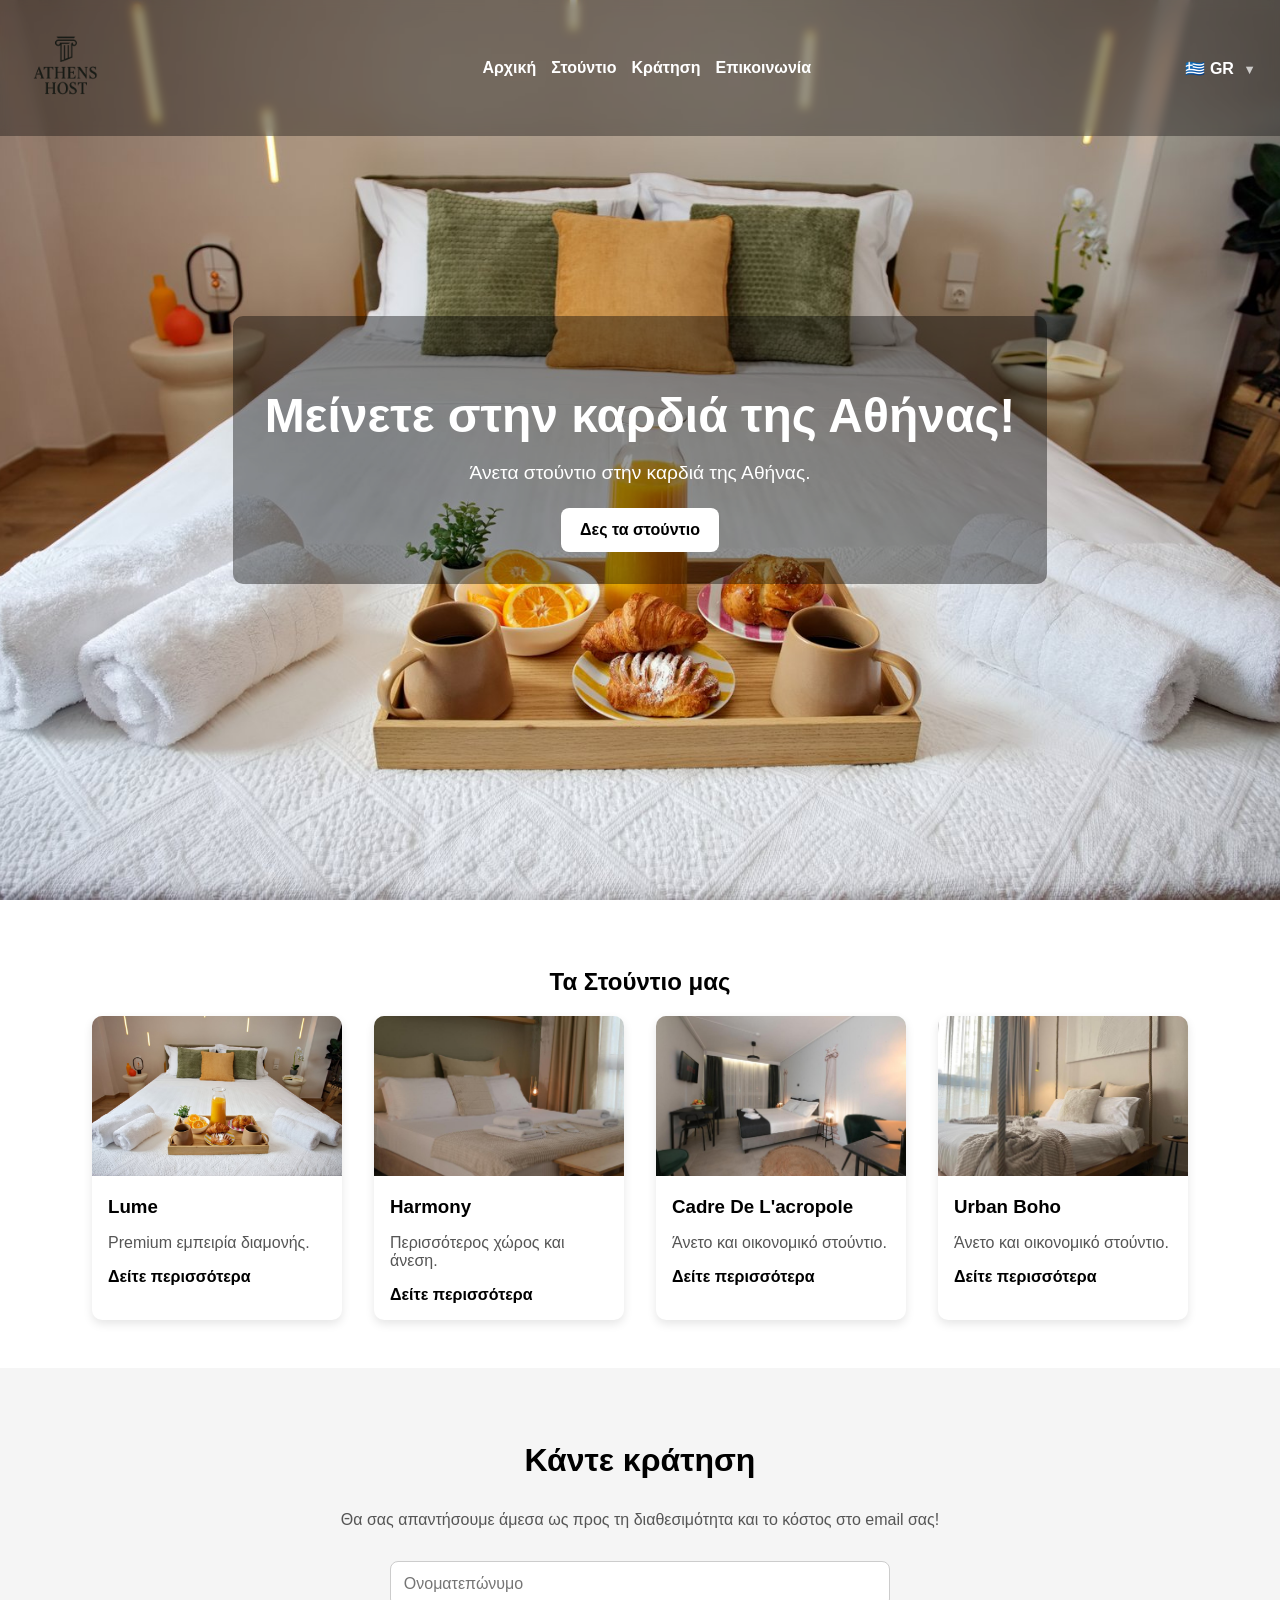
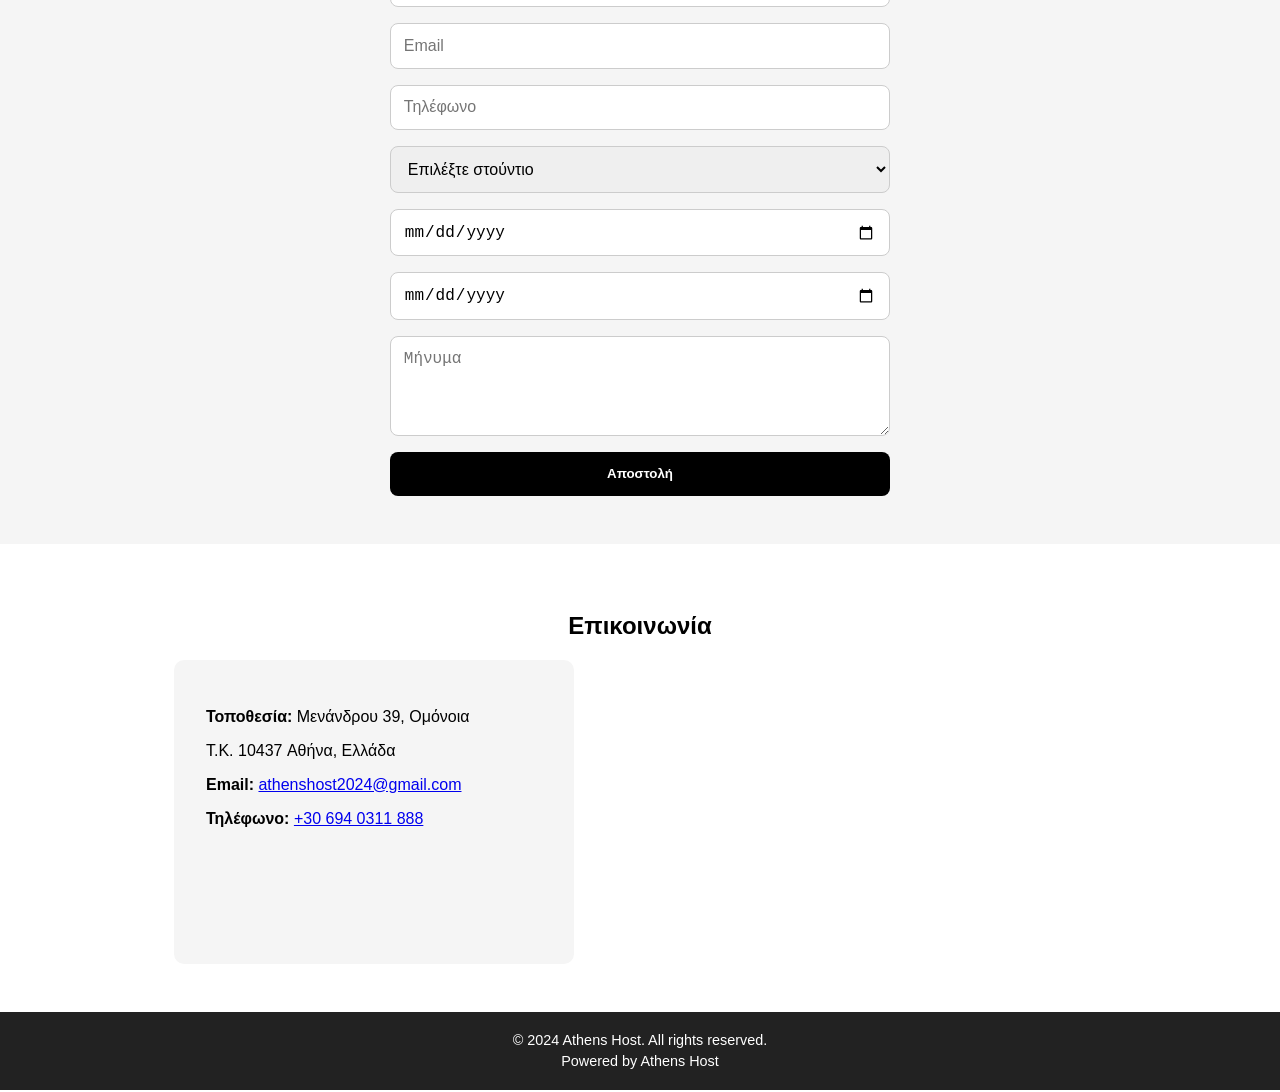
==== index.html @ 2210c0f7 "lume link fixed at index.html" ====
<!DOCTYPE html>
<html lang="el">

<head>
    <meta charset="UTF-8">
    <meta name="viewport" content="width=device-width, initial-scale=1.0">
    <title>Athens Host</title>
    <link rel="icon" type="image/png" href="images/favicon-white-background.png">
    <link rel="stylesheet" href="style.css">
</head>


<body>

    <!-- HEADER -->
    <header>
        <nav>
            <a href="/">
                <img src="images/logo.png" alt="Athens Host Logo" class="logo">
            </a>

            <div class="nav-right">
                <ul>
                    <li><a href="#landing-page"> Αρχική</a> </li>
                    <li><a href="#studios"> Στούντιο</a> </li>
                    <li><a href="#reservation"> Κράτηση</a> </li>
                    <li><a href="#contact-us"> Επικοινωνία</a> </li>
                </ul>
            </div>

            <div class="language-dropdown">

                <div class="selected-language">
                    🇬🇷 GR
                </div>

                <div class="dropdown-menu">
                    <a href="index.html">🇬🇷 GR</a>
                    <a href="index-en.html">🇬🇧 EN</a>
                </div>

            </div>
            
        </nav>
    </header>


    <!-- MAIN -->
    <main>
        <section id="landing-page" class="hero">
            <div class="hero-content">
                <h1>Μείνετε στην καρδιά της Αθήνας!</h1>
                <p>Άνετα στούντιο στην καρδιά της Αθήνας.</p>
                <a href="#studios" class="hero-button">Δες τα στούντιο</a>
            </div>
        </section>

        <section id="studios">

            <h2>Τα Στούντιο μας</h2>

            <div class="studios-container">

            <div class="studio-card">
                <img src="images/lume-card.jpeg" alt="lume">
                <h3>Lume</h3>
                <p>Premium εμπειρία διαμονής.</p>
                <a href="lume.html">Δείτε περισσότερα</a>
            </div>

            <div class="studio-card">
                <img src="images/harmony-card.jpeg" alt="harmony">
                <h3>Harmony</h3>
                <p>Περισσότερος χώρος και άνεση.</p>
                <a href="harmony.html">Δείτε περισσότερα</a>
            </div>

            <div class="studio-card">
                <img src="images/cadre-card.jpeg" alt="CadreDeLacropole">
                <h3>Cadre De L'acropole</h3>
                <p>Άνετο και οικονομικό στούντιο.</p>
                <a href="cadre-de-lacropole.html">Δείτε περισσότερα</a>
            </div>

            <div class="studio-card">
                <img src="images/urban-boho-card.jpeg" alt="Urban Boho">
                <h3>Urban Boho</h3>
                <p>Άνετο και οικονομικό στούντιο.</p>
                <a href="urban-boho.html">Δείτε περισσότερα</a>
            </div>

            </div>
        </section>



        <section id="reservation">
            <h2>Κάντε κράτηση</h2>

            <p class="reservation-note">
                Θα σας απαντήσουμε άμεσα ως προς τη διαθεσιμότητα και το κόστος στο email σας!
            </p>

            <form id="reservation-form" name="reservation" method="POST">
                <input type="text" name="name" placeholder="Ονοματεπώνυμο" required>
                <input type="email" name="email" placeholder="Email" required>
                <input type="tel" name="phone" placeholder="Τηλέφωνο">

                <select name="studio" required>
                <option value="">Επιλέξτε στούντιο</option>
                <option value="lume">Lume</option>
                <option value="harmony">Harmony</option>
                <option value="cadre-de-lacropole">Cadre De L'Acropole</option>
                <option value="urban-boho">Urban Boho</option>
                </select>

                <input type="date" name="checkin" required>
                <input type="date" name="checkout" required>

                <textarea name="message" placeholder="Μήνυμα"></textarea>

                <button type="submit">Αποστολή</button>
                <p id="success-message" style="display:none; color: green;"> Η αίτησή σας στάλθηκε με επιτυχία! </p>
            </form>
        </section>


        <section id="contact-us">
            <h2>Επικοινωνία</h2>

            <div class="contact-container">

                <div class="contact-info">
                    <p><strong>Τοποθεσία:</strong> Μενάνδρου 39, Ομόνοια </p>
                    <p>T.K. 10437 Αθήνα, Ελλάδα</p>
                    <p><strong>Email:</strong> <a href="mailto:athenshost2024@gmail.com">athenshost2024@gmail.com</a></p>
                    <p><strong>Τηλέφωνο:</strong> <a href="tel:+306940311888">+30 694 0311 888</a></p>
                </div>

                <div class="map">
                    <iframe 
                    src="https://www.google.com/maps/embed?pb=!1m18!1m12!1m3!1d786.1869346544873!2d23.724326156079773!3d37.9830160120014!2m3!1f0!2f0!3f0!3m2!1i1024!2i768!4f13.1!3m3!1m2!1s0x14a1bd882eb0cf03%3A0x2a80cbbec67828b7!2sAthens%20Host!5e0!3m2!1sel!2sgr!4v1777204955652!5m2!1sel!2sgr"
                    width="100%"
                    height="300"
                    style="border:0;"
                    allowfullscreen=""
                    loading="lazy"
                    referrerpolicy="no-referrer-when-downgrade">
                    </iframe>
                </div>

            </div>
        </section>

        <script>
            const form = document.getElementById("reservation-form");

            form.addEventListener("submit", function (event) {
                event.preventDefault();

                const button = form.querySelector("button");
                const successMessage = document.getElementById("success-message");

                button.disabled = true;
                button.innerText = "Αποστολή...";
                successMessage.style.display = "none";

                const formData = new FormData(form);

                fetch("https://script.google.com/macros/s/AKfycbxmH7WTmoajnVEOL1sN3PLld0jQ6zSfjylNzEUK89Cth-7KOFqo3uWAI_WaL86N_HQ9/exec", {
                method: "POST",
                body: formData
                })
                .then(response => response.text())
                .then(data => {
                successMessage.style.display = "block";
                form.reset();

                button.disabled = false;
                button.innerText = "Αποστολή";
                })
                .catch(error => {
                alert("Κάτι πήγε στραβά. Παρακαλώ δοκιμάστε ξανά.");
                console.error(error);

                button.disabled = false;
                button.innerText = "Αποστολή";
                });
            });
        </script>
    </main>


    <!-- FOOTER -->
    <footer>

        <p class="footer-bottom">© 2024 Athens Host. All rights reserved.</p>
        <p class="footer-bottom"> Powered by Athens Host</p>
    
    </footer>

</body>

</html>
---- style.css ----
* {
  box-sizing: border-box;
}

body {
  margin: 0;
  font-family: Arial, sans-serif;
}

/* HEADER */

ul {
  list-style: none;
  display: flex;
  gap: 15px;
  margin: 0;
  padding: 0;
}

nav {
  display: flex;
  justify-content: space-between;
  align-items: center;

  position: fixed;
  top: 0;
  left: 0;
  width: 100%;
  z-index: 1000;

  padding: 1rem;
  background-color: rgba(0, 0, 0, 0.35);
  backdrop-filter: blur(5px);
}

.logo {
  height: 100px;
}

.nav-right {
  display: flex;
  align-items: center;
  gap: 20px;
}

nav a {
  color: white;
  text-decoration: none;
  font-weight: bold;
}

/* LANGUAGE DROPDOWN */

.language-dropdown {
  position: relative;
  cursor: pointer;
  color: white;
  font-weight: bold;
}

.selected-language {
  padding: 0.5rem;
}

.selected-language::after {
  content: "▼";
  display: inline-block;
  margin-left: 5px;
  font-size: 0.8rem;
  opacity: 0.7;
  transition: 0.3s;
}

.language-dropdown:hover .selected-language::after {
  transform: rotate(180deg);
}

.dropdown-menu {
  position: absolute;
  top: 100%;
  right: 0;

  display: none;
  min-width: 100px;

  background-color: white;
  border: 1px solid #ccc;
  border-radius: 8px;
}

.dropdown-menu a {
  display: block;
  padding: 0.5rem;
  color: black;
  text-decoration: none;
}

.dropdown-menu a:hover {
  background-color: #f0f0f0;
}

.language-dropdown:hover .dropdown-menu {
  display: block;
}

/* HERO */

.hero {
  height: 100vh;
  background-image: url("images/hero.jpeg");
  background-size: cover;
  background-position: center;

  display: flex;
  align-items: center;
  justify-content: center;

  text-align: center;
  color: white;
}

.hero-content {
  background-color: rgba(0, 0, 0, 0.4);
  padding: 2rem;
  border-radius: 10px;
}

.hero h1 {
  font-size: 3rem;
  margin-bottom: 1rem;
}

.hero p {
  font-size: 1.2rem;
  margin-bottom: 1.5rem;
}

.hero-button {
  display: inline-block;
  padding: 0.8rem 1.2rem;

  background-color: white;
  color: black;
  text-decoration: none;

  border-radius: 8px;
  font-weight: bold;
}



#studios {
  padding: 3rem 2rem;
  text-align: center;
}

.studios-container {
  display: flex;
  justify-content: center;
  gap: 2rem;
  flex-wrap: wrap;
}

.studio-card {
  width: 100%;
  max-width: 250px;
  background-color: white;
  border-radius: 10px;
  overflow: hidden;
  text-align: left;
  box-shadow: 0 4px 10px rgba(0,0,0,0.1);
  transition: 0.3s;
}

.studio-card img {
  width: 100%;
  height: 160px;
  object-fit: cover;
}

.studio-card h3 {
  margin: 1rem;
}

.studio-card p {
  margin: 0 1rem 1rem;
  color: #555;
}

.studio-card a {
  display: block;
  margin: 1rem;
  text-decoration: none;
  font-weight: bold;
  color: black;
}


.studio-card:hover {
  transform: translateY(-10px);
  box-shadow: 0 10px 20px rgba(0,0,0,0.2);
}


/* RESERVATION SECTION */

#reservation {
  padding: 3rem 2rem;
  background-color: #f5f5f5;
  text-align: center;
}

#reservation h2 {
  margin-bottom: 2rem;
  font-size: 2rem;
}

/* FORM */

form {
  max-width: 500px;
  margin: 0 auto;
  display: flex;
  flex-direction: column;
  gap: 1rem;
}

/* INPUTS */

form input,
form select,
form textarea {
  padding: 0.8rem;
  border: 1px solid #ccc;
  border-radius: 8px;
  font-size: 1rem;
}

/* TEXTAREA */

form textarea {
  resize: vertical;
  min-height: 100px;
}

/* BUTTON */

form button {
  padding: 0.9rem;
  background-color: black;
  color: white;
  border: none;
  border-radius: 8px;
  font-weight: bold;
  cursor: pointer;
  transition: 0.3s;
}

form button:hover {
  background-color: #333;
}
form input:focus,
form select:focus,
form textarea:focus {
  outline: none;
  border-color: black;
}
.reservation-note {
  margin-bottom: 2rem;
  color: #555;
}



#contact-us {
  padding: 3rem 2rem;
  text-align: center;
}

.contact-container {
  display: flex;
  justify-content: center;
  align-items: stretch; /* 🔥 σημαντικό */
  gap: 2rem;
  flex-wrap: wrap;
}

/* LEFT SIDE */
.contact-info {
  background-color: #f5f5f5;
  padding: 2rem;
  border-radius: 10px;

  max-width: 400px;
  width: 100%;

  text-align: left; /* 🔥 για καλύτερη ανάγνωση */
}

/* RIGHT SIDE */
.map {
  max-width: 500px;
  width: 100%;
}

/* MAP FIX */
.map iframe {
  width: 100%;
  height: 100%;
  min-height: 300px;
  border-radius: 10px;
}



















/* FOOTER */

footer {
  text-align: center;
  padding: 1rem;
  background-color: #222;
  color: white;
}

.footer-bottom {
  margin: 0.3rem 0;
  font-size: 0.9rem;
}


@media (max-width: 600px) {
  #studios {
    padding: 2rem 1rem;
  }

  .studios-container {
    flex-direction: column;
    align-items: center;
  }

  .studio-card {
    max-width: 100%;
  }
  .contact-container {
    flex-direction: column;
    align-items: center;
  }

  .contact-info {
    text-align: center;
  }
  .contact-info p {
    margin: 1rem 0;
  }
}










/* LUME */

/* STUDIO DETAIL PAGES */

.studio-hero {
  height: 80vh;
  background-size: cover;
  background-position: center;

  display: flex;
  align-items: center;
  justify-content: center;

  text-align: center;
  color: white;
}

.lume-hero {
  background-image: url("images/lume-card.jpeg");
}

.cadre-de-lacropole-hero {
  background-image: url("images/cadre-card.jpeg");
}

.harmony-hero {
  background-image: url("images/harmony-card.jpeg");
}
.urban-boho-hero {
  background-image: url("images/urban-boho-card.jpeg");
}
.studio-page-section {
  padding: 3rem 2rem;
  text-align: center;
}

.studio-description {
  max-width: 700px;
  margin: 0 auto;
  line-height: 1.7;
  color: #444;
}

/* SIMPLE HORIZONTAL SLIDER */

.slider {
  display: flex;
  gap: 1rem;
  overflow-x: auto;
  scroll-snap-type: x mandatory;
  padding: 1rem;
}

.slider img {
  width: 80%;
  max-width: 700px;
  height: 400px;
  object-fit: cover;
  border-radius: 12px;
  scroll-snap-align: center;
  flex-shrink: 0;
}

/* AMENITIES */

.amenities {
  max-width: 800px;
  margin: 0 auto;

  display: grid;
  grid-template-columns: repeat(auto-fit, minmax(160px, 1fr));
  gap: 1rem;
}

.amenities div {
  background-color: #f5f5f5;
  padding: 1rem;
  border-radius: 10px;
  font-weight: bold;
}

/* CTA */

.studio-cta {
  text-align: center;
  padding: 2rem;
}
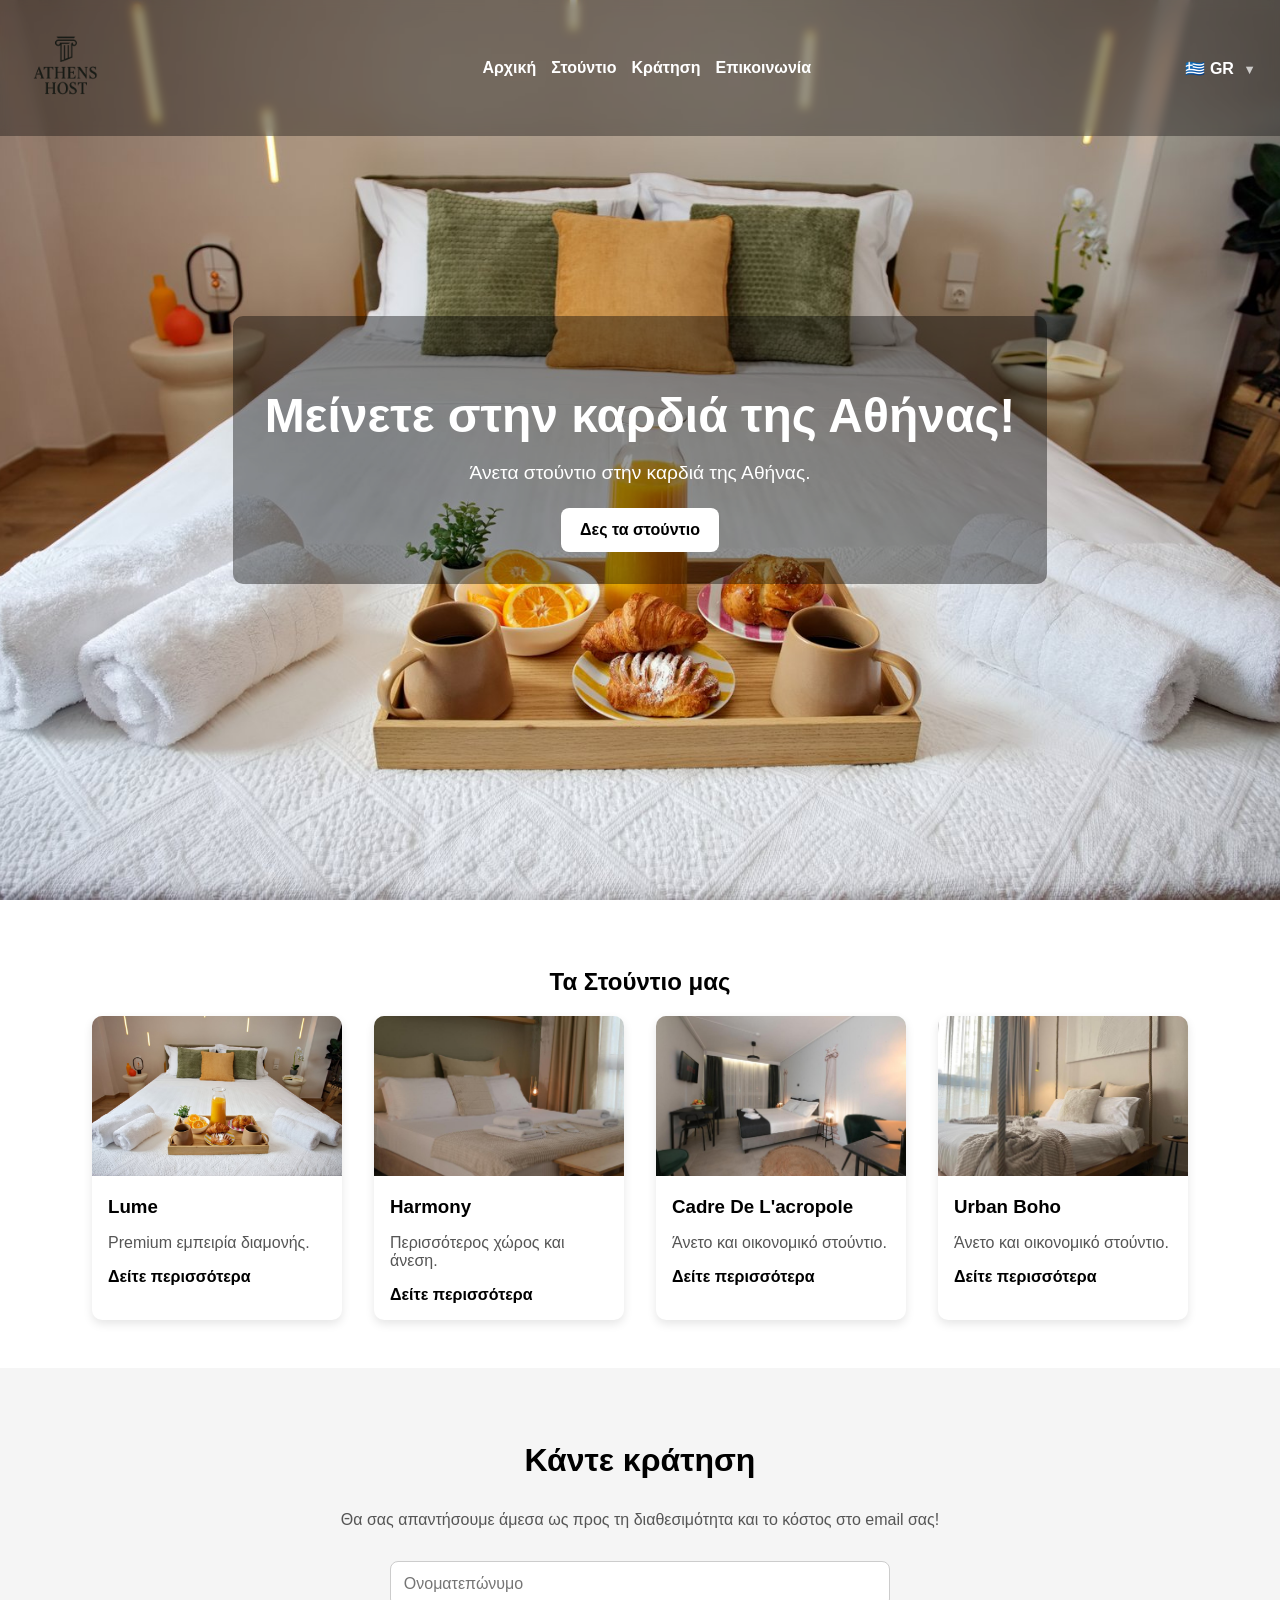
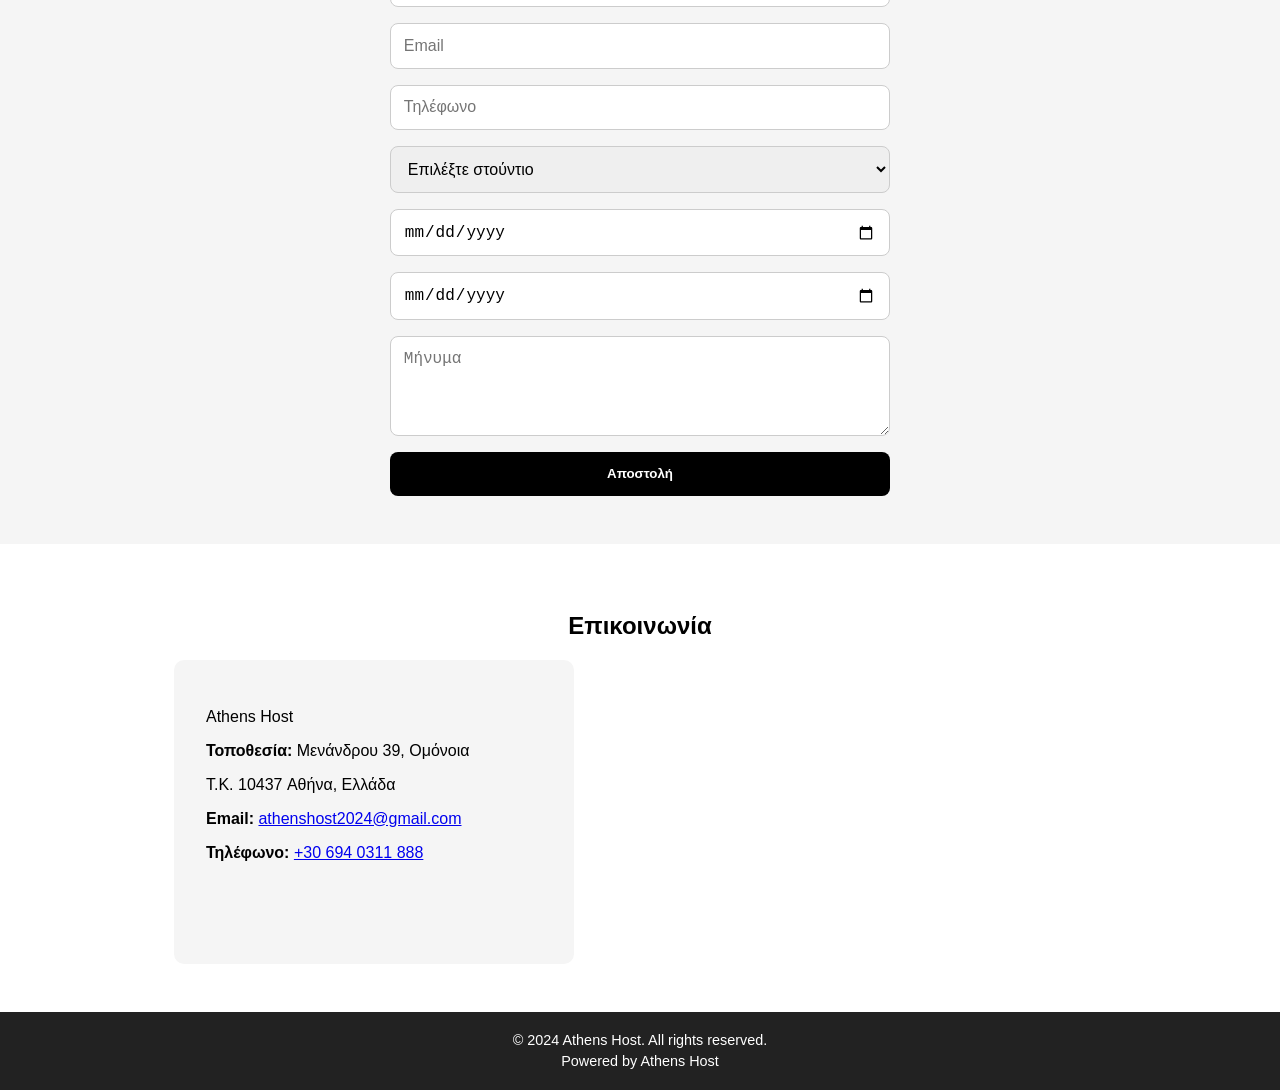
==== commit 8c2b2236: "contact us name updated" ====
--- a/index.html
+++ b/index.html
@@ -131,6 +131,7 @@
             <div class="contact-container">
 
                 <div class="contact-info">
+                    <p>Athens Host</p>
                     <p><strong>Τοποθεσία:</strong> Μενάνδρου 39, Ομόνοια </p>
                     <p>T.K. 10437 Αθήνα, Ελλάδα</p>
                     <p><strong>Email:</strong> <a href="mailto:athenshost2024@gmail.com">athenshost2024@gmail.com</a></p>
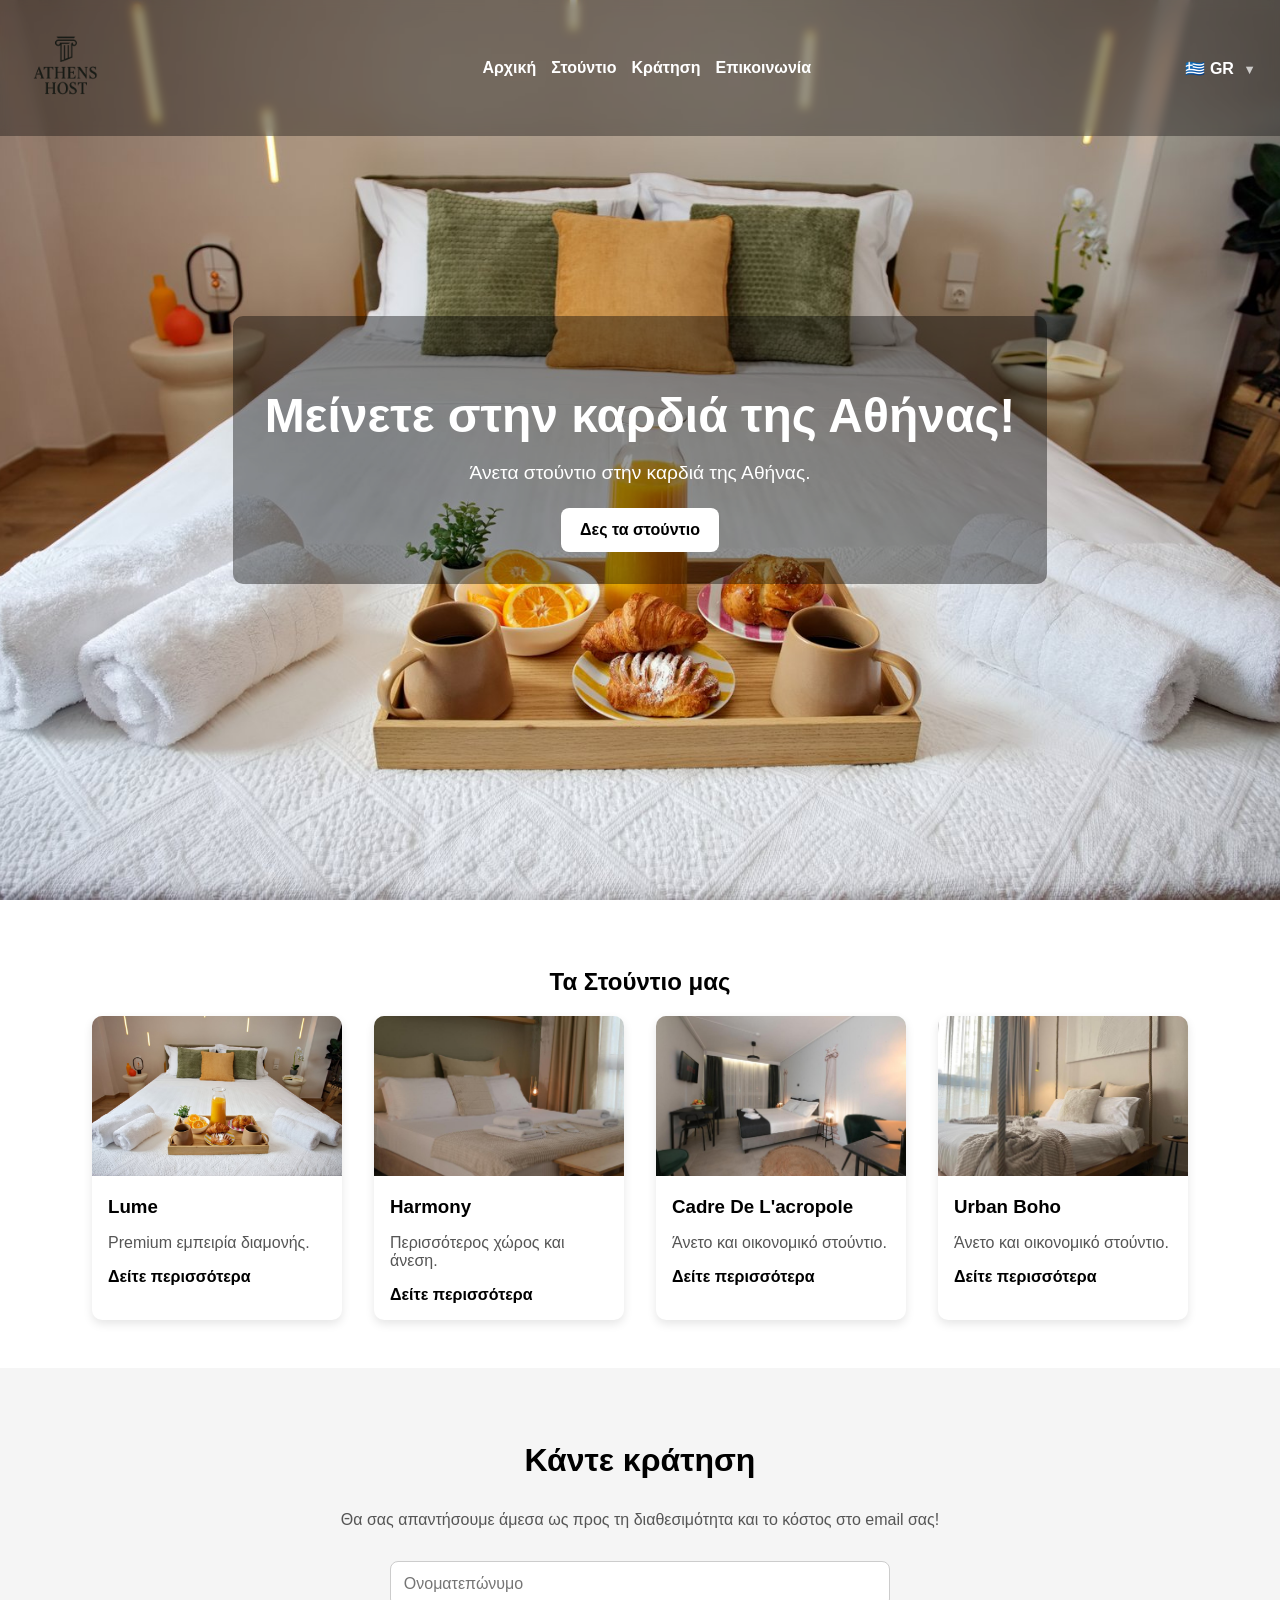
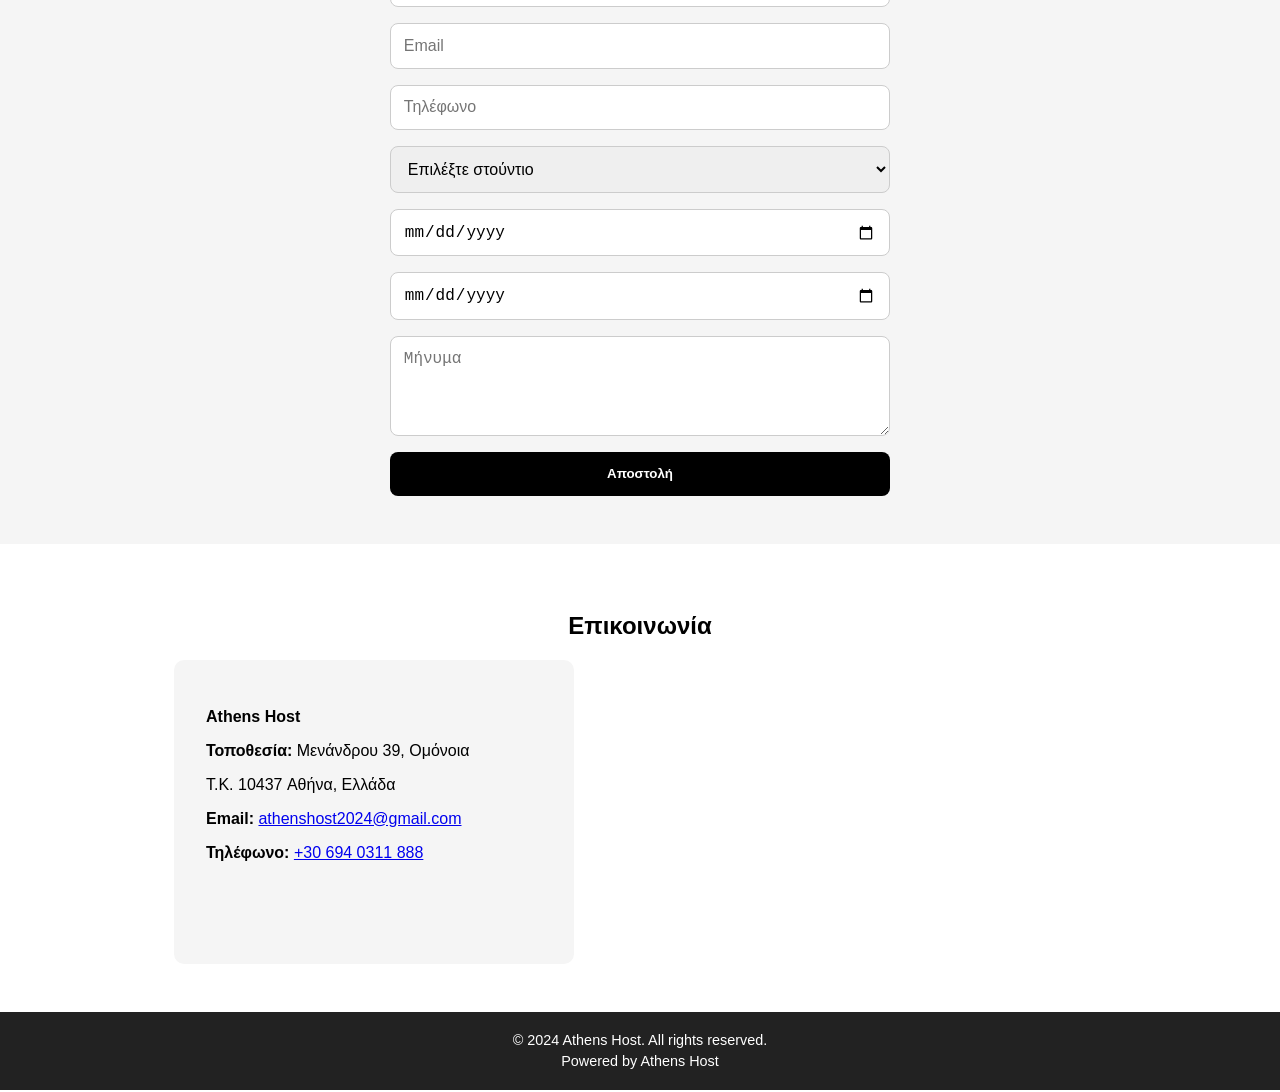
==== commit dda97b7c: "athens host strong edited" ====
--- a/index.html
+++ b/index.html
@@ -131,7 +131,7 @@
             <div class="contact-container">
 
                 <div class="contact-info">
-                    <p>Athens Host</p>
+                    <p><strong>Athens Host</strong></p>
                     <p><strong>Τοποθεσία:</strong> Μενάνδρου 39, Ομόνοια </p>
                     <p>T.K. 10437 Αθήνα, Ελλάδα</p>
                     <p><strong>Email:</strong> <a href="mailto:athenshost2024@gmail.com">athenshost2024@gmail.com</a></p>
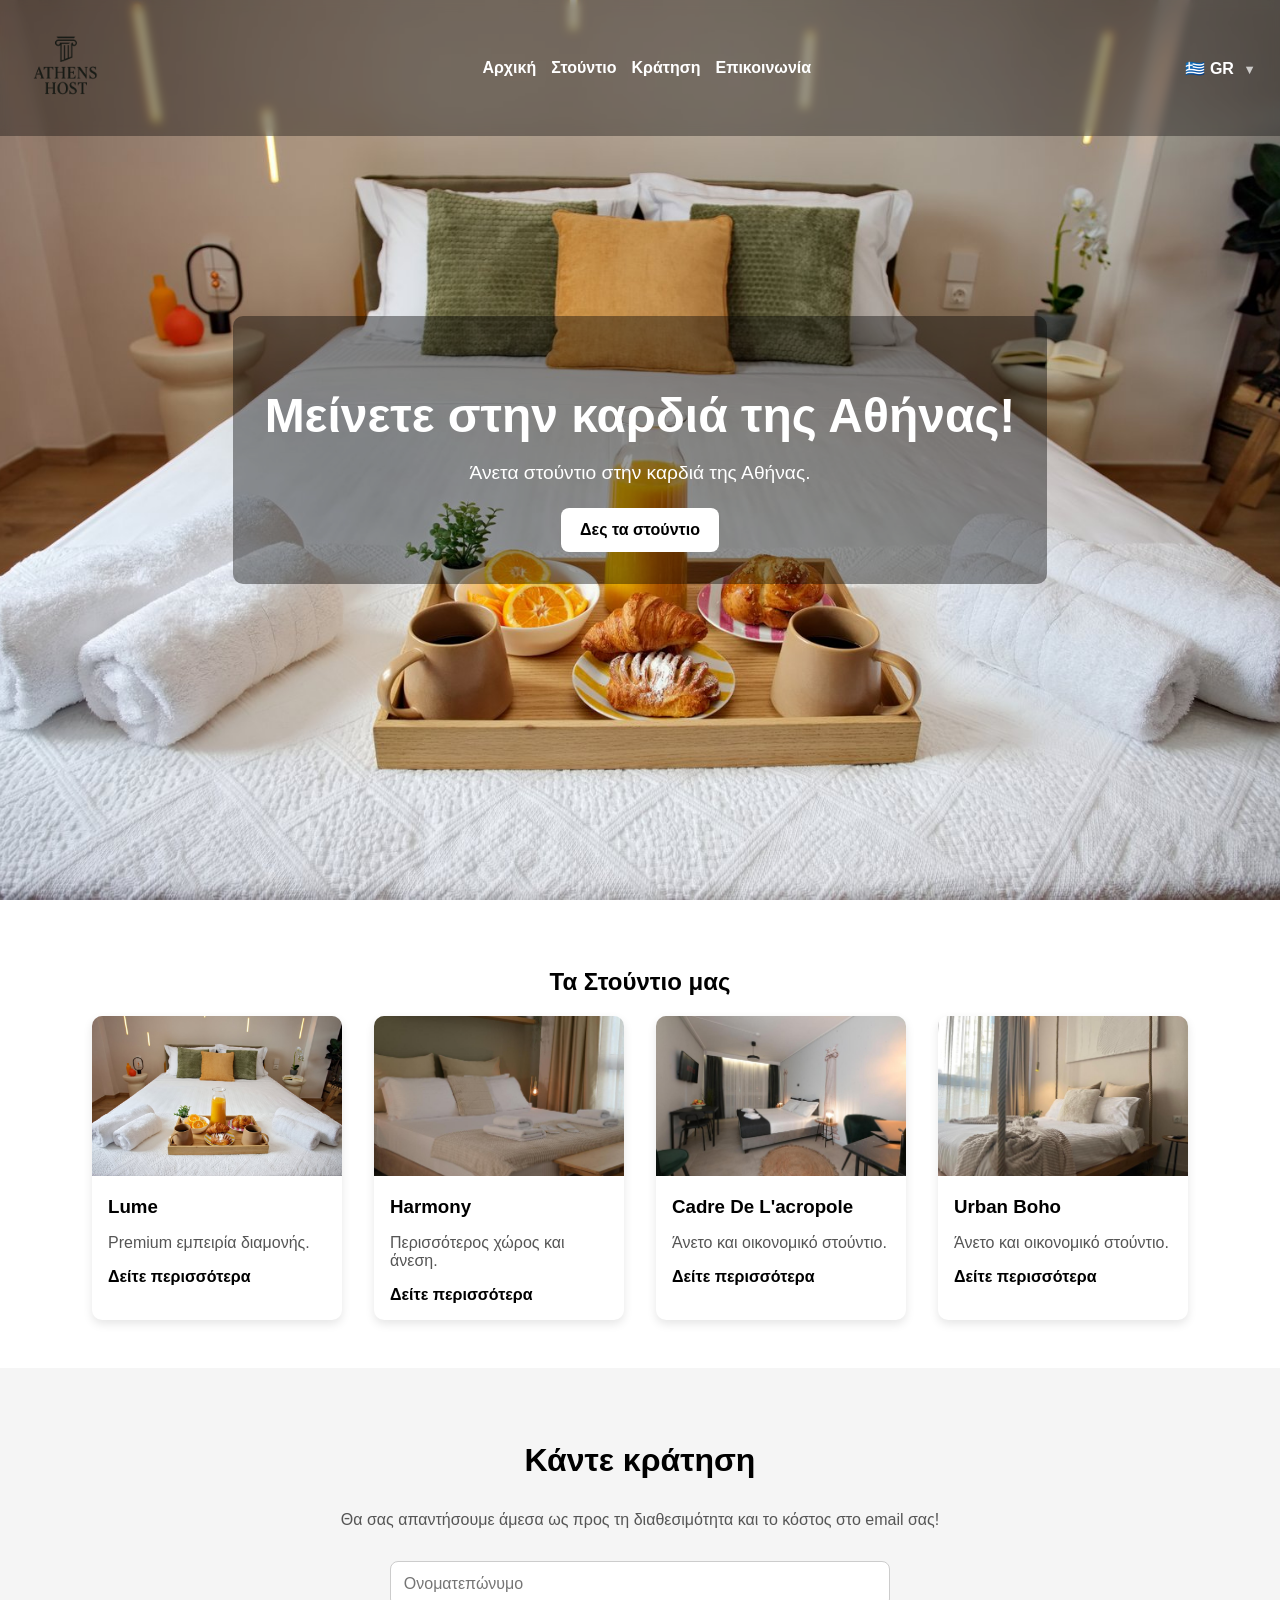
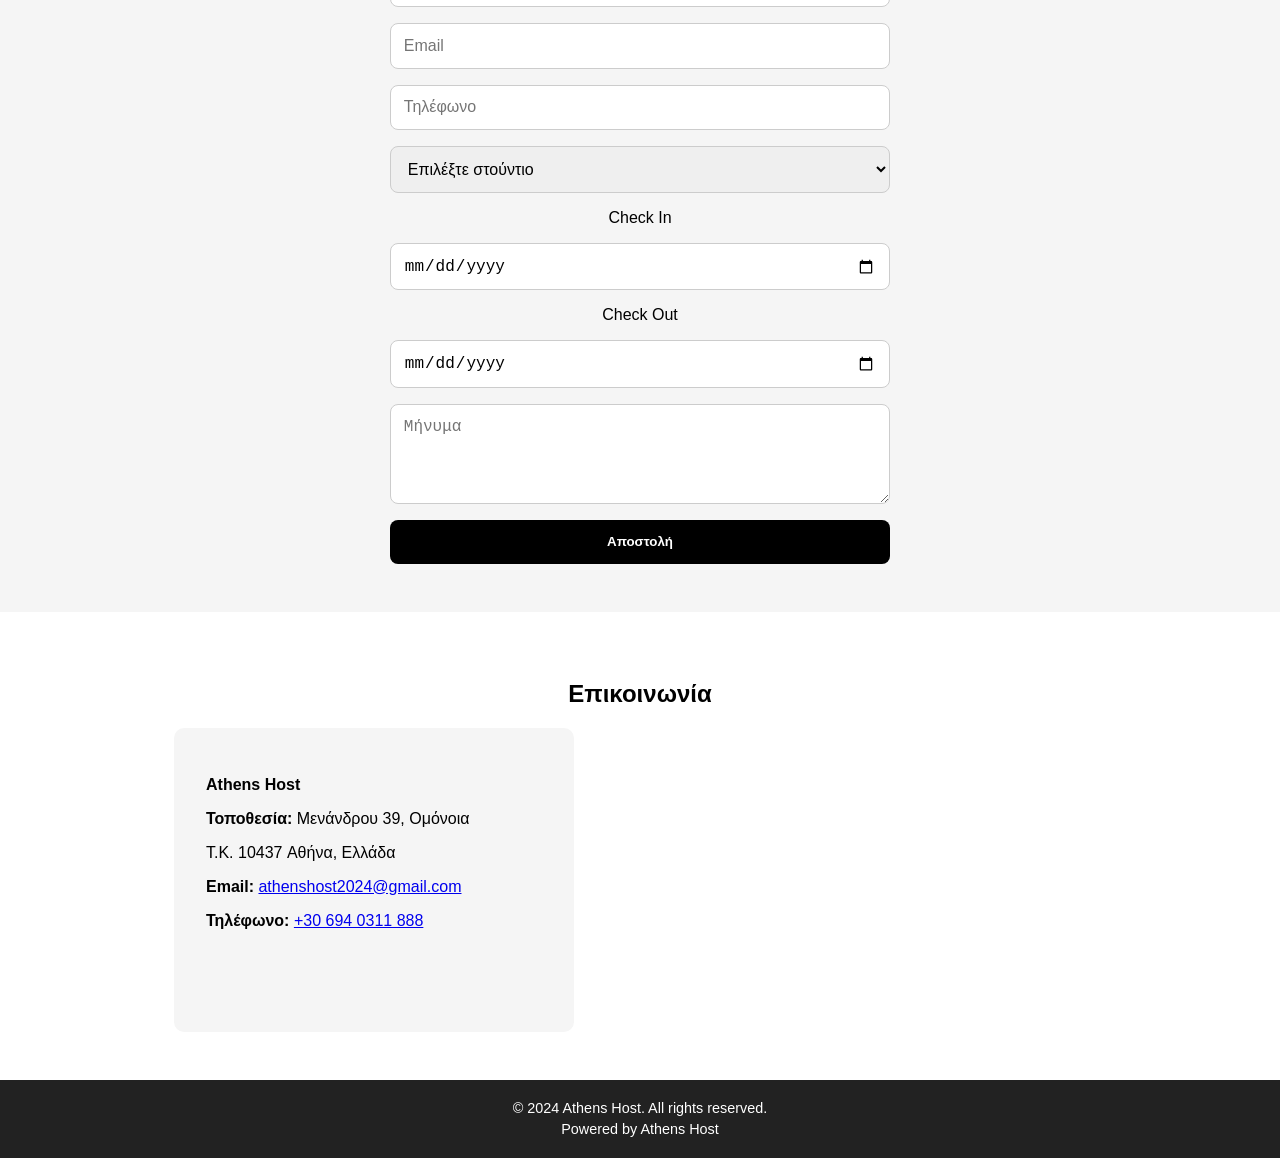
==== commit 3097e406: "check in-out edited" ====
--- a/index.html
+++ b/index.html
@@ -114,7 +114,9 @@
                 <option value="urban-boho">Urban Boho</option>
                 </select>
 
+                <label>Check In</label>
                 <input type="date" name="checkin" required>
+                <label>Check Out</label>
                 <input type="date" name="checkout" required>
 
                 <textarea name="message" placeholder="Μήνυμα"></textarea>
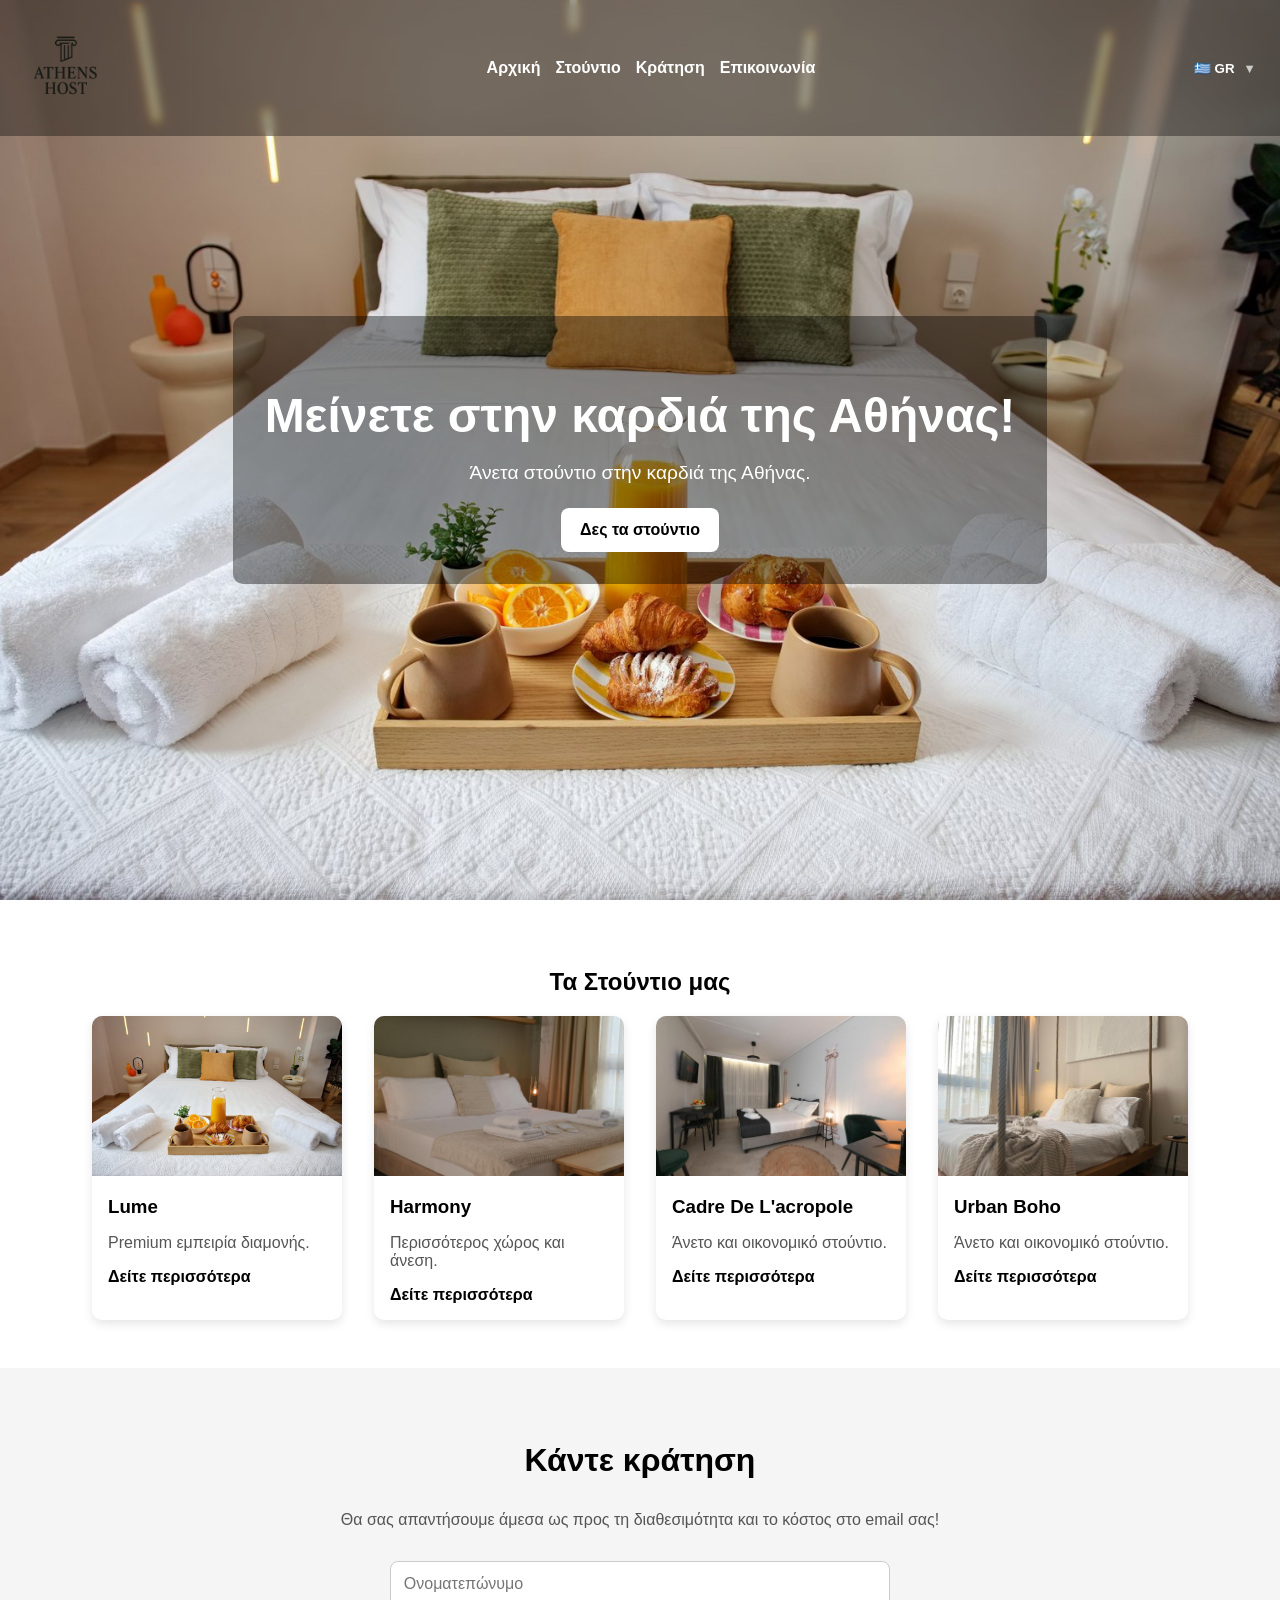
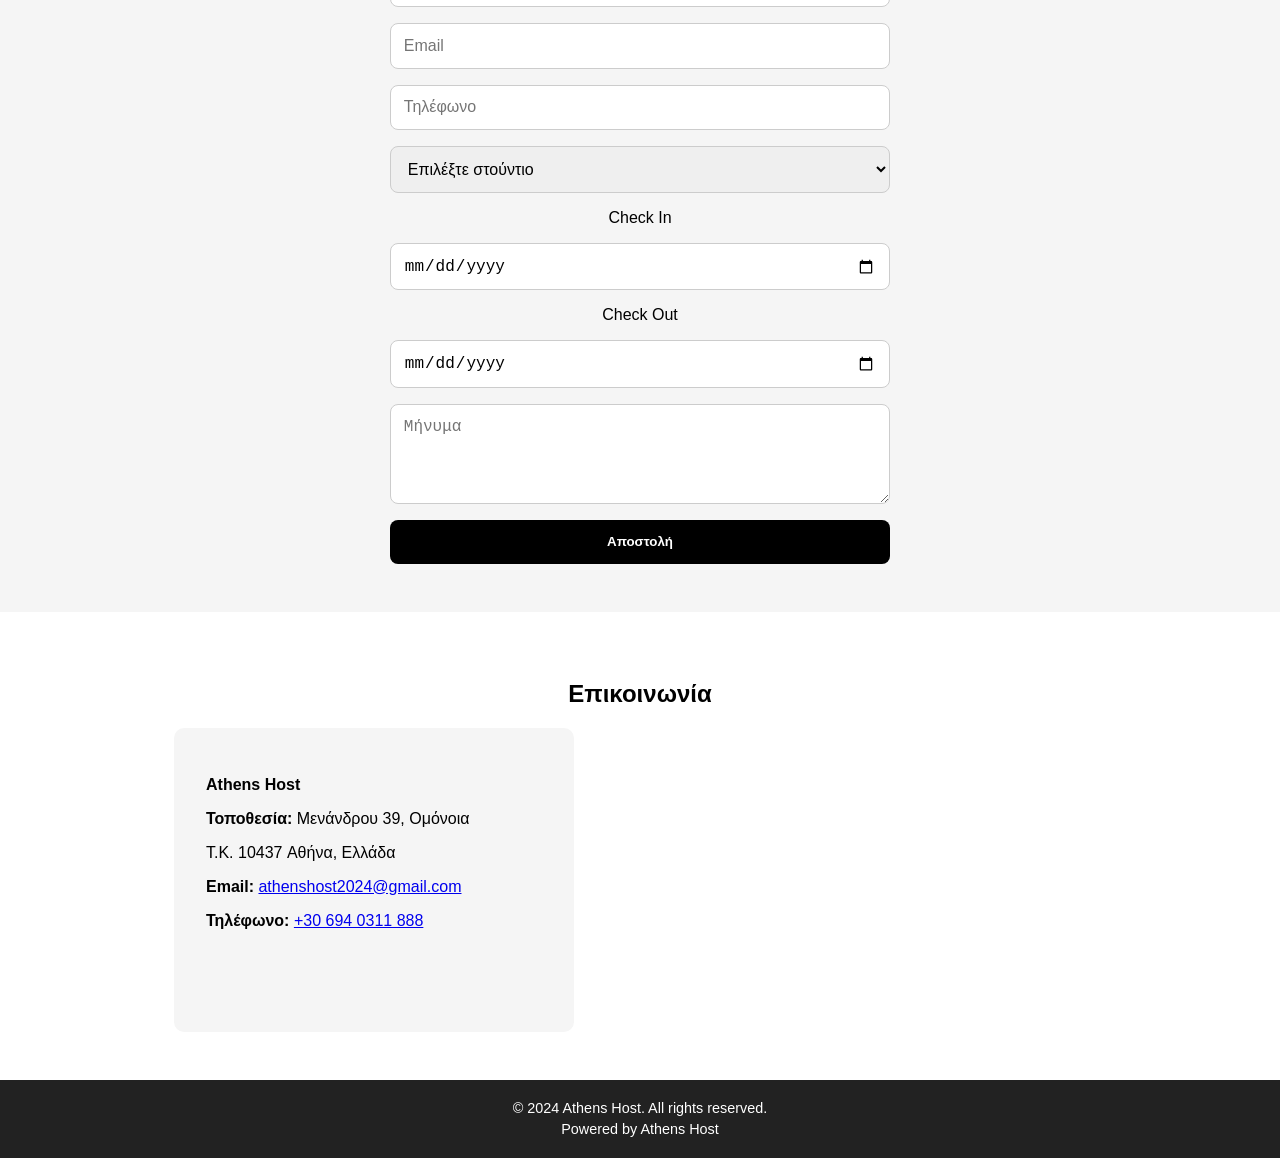
==== commit 92bc5c2d: "language drop down fix" ====
--- a/index.html
+++ b/index.html
@@ -30,9 +30,9 @@
 
             <div class="language-dropdown">
 
-                <div class="selected-language">
+                <button class="selected-language" type="button">
                     🇬🇷 GR
-                </div>
+                </button>
 
                 <div class="dropdown-menu">
                     <a href="index.html">🇬🇷 GR</a>
--- a/style.css
+++ b/style.css
@@ -60,6 +60,11 @@
 
 .selected-language {
   padding: 0.5rem;
+  background: none;
+  border: none;
+  color: white;
+  font-weight: bold;
+  cursor: pointer;
 }
 
 .selected-language::after {
@@ -100,6 +105,10 @@
 }
 
 .language-dropdown:hover .dropdown-menu {
+  display: block;
+}
+
+.language-dropdown:focus-within .dropdown-menu {
   display: block;
 }
 
@@ -368,6 +377,36 @@
   .contact-info p {
     margin: 1rem 0;
   }
+  nav {
+    flex-wrap: wrap;
+    gap: 0.5rem;
+    padding: 0.7rem;
+  }
+
+  .logo {
+    height: 60px;
+  }
+
+  .nav-right {
+    order: 3;
+    width: 100%;
+    justify-content: center;
+  }
+
+  nav ul {
+    flex-wrap: wrap;
+    justify-content: center;
+    gap: 0.7rem;
+  }
+
+  nav a {
+    font-size: 0.9rem;
+  }
+
+  .language-dropdown {
+    font-size: 0.9rem;
+  }
+
 }
 
 
